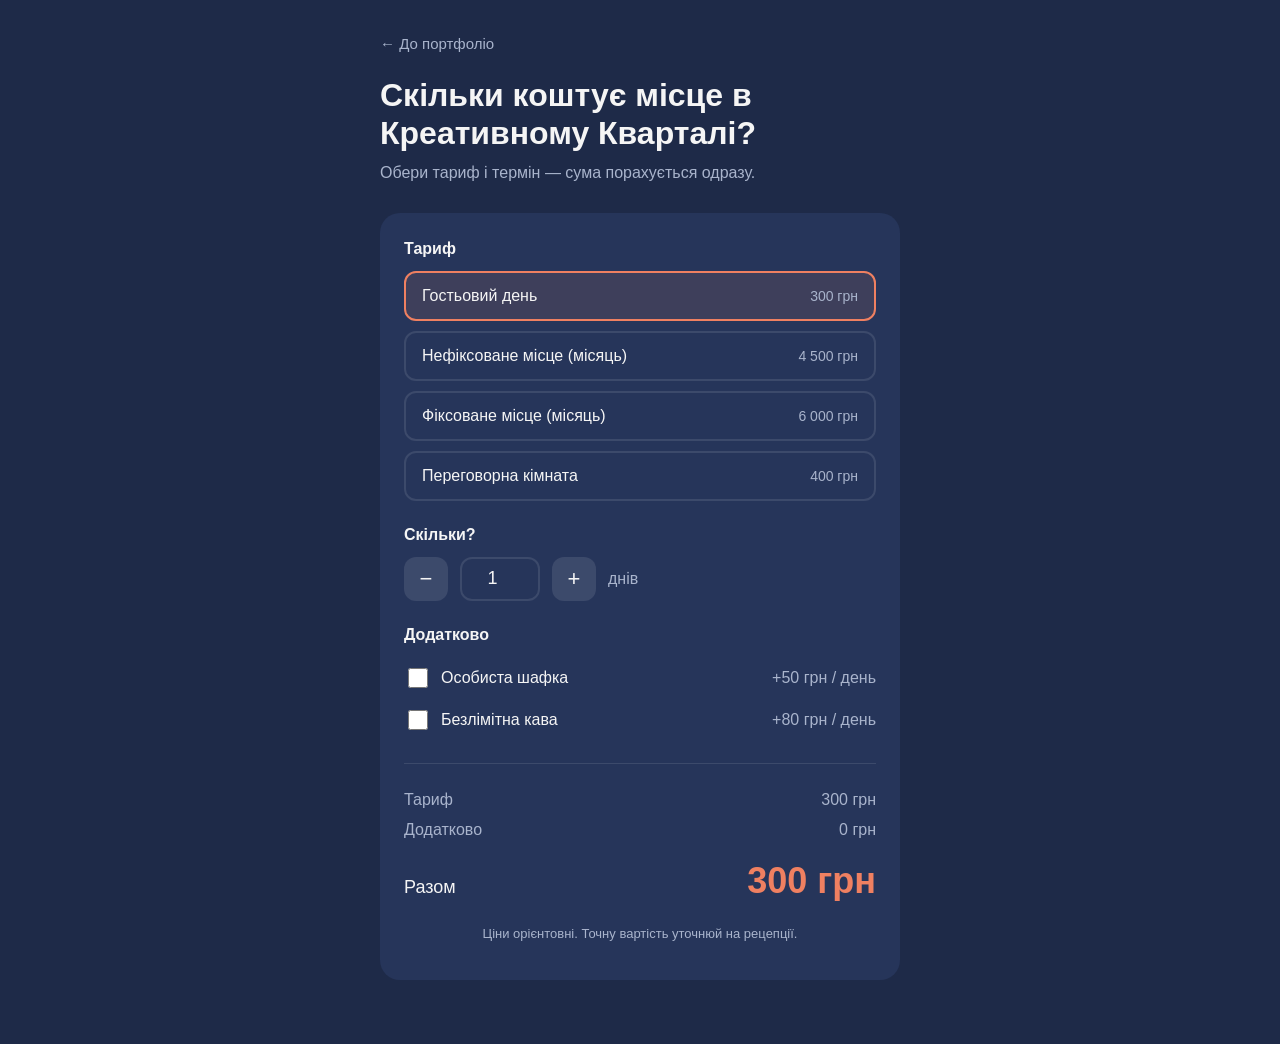
==== calculator/index.html @ dbda31cc "1.1" ====
<!DOCTYPE html>
<html lang="uk">
<head>
  <meta charset="UTF-8">
  <meta name="viewport" content="width=device-width, initial-scale=1.0">
  <title>Калькулятор коворкінгу — Креативний Квартал</title>

  <!-- ===== СТИЛІ (CSS) — як калькулятор виглядає ===== -->
  <style>
    :root {
      --bg: #1e2a48;
      --card: #26355a;
      --text: #f5f5f5;
      --muted: #a9b4cc;
      --accent: #ef8061;
      --line: rgba(255, 255, 255, 0.1);
    }

    * { box-sizing: border-box; }
    [hidden] { display: none !important; }

    body {
      margin: 0;
      font-family: -apple-system, BlinkMacSystemFont, "Segoe UI", sans-serif;
      background: var(--bg);
      color: var(--text);
      line-height: 1.5;
      padding: 32px 20px 64px;
    }

    .wrap { max-width: 520px; margin: 0 auto; }

    .back { color: var(--muted); text-decoration: none; font-size: 15px; }
    .back:hover { color: var(--text); }

    h1 { font-size: 32px; line-height: 1.2; margin: 20px 0 8px; }
    .subtitle { color: var(--muted); margin: 0 0 28px; }

    .card {
      background: var(--card);
      border-radius: 20px;
      padding: 24px;
    }

    .field { margin-bottom: 22px; }
    .label { display: block; font-weight: 600; margin-bottom: 10px; }

    /* Кнопки вибору тарифу */
    .tariffs { display: grid; gap: 10px; }
    .tariff {
      display: flex;
      justify-content: space-between;
      align-items: center;
      width: 100%;
      padding: 14px 16px;
      border-radius: 12px;
      border: 2px solid var(--line);
      background: transparent;
      color: var(--text);
      font-size: 16px;
      cursor: pointer;
      text-align: left;
    }
    .tariff small { color: var(--muted); font-size: 14px; }
    .tariff.active { border-color: var(--accent); background: rgba(239, 128, 97, 0.12); }

    /* Кількість: кнопки − і + */
    .counter { display: flex; align-items: center; gap: 12px; }
    .counter button {
      width: 44px; height: 44px;
      border-radius: 12px;
      border: none;
      background: rgba(255, 255, 255, 0.1);
      color: var(--text);
      font-size: 22px;
      cursor: pointer;
    }
    .counter input {
      width: 80px; height: 44px;
      text-align: center;
      font-size: 18px;
      border-radius: 12px;
      border: 2px solid var(--line);
      background: transparent;
      color: var(--text);
    }
    .unit { color: var(--muted); }

    /* Додаткові послуги */
    .extra {
      display: flex;
      align-items: center;
      gap: 10px;
      padding: 8px 0;
      cursor: pointer;
    }
    .extra input { width: 20px; height: 20px; accent-color: var(--accent); }
    .extra span:last-child { margin-left: auto; color: var(--muted); }

    /* Підсумок */
    .summary { border-top: 1px solid var(--line); padding-top: 18px; margin-top: 6px; }
    .row { display: flex; justify-content: space-between; color: var(--muted); margin: 6px 0; }
    .row.discount { color: #7ee2a8; }
    .total {
      display: flex;
      justify-content: space-between;
      align-items: baseline;
      margin-top: 12px;
      font-size: 18px;
    }
    .total strong { font-size: 36px; color: var(--accent); }

    .note { color: var(--muted); font-size: 13px; margin-top: 16px; text-align: center; }
  </style>
</head>

<body>
  <!-- ===== HTML — що є на сторінці ===== -->
  <div class="wrap">
    <a href="../" class="back">← До портфоліо</a>

    <h1>Скільки коштує місце в Креативному Кварталі?</h1>
    <p class="subtitle">Обери тариф і термін — сума порахується одразу.</p>

    <div class="card">

      <div class="field">
        <span class="label">Тариф</span>
        <!-- Кнопки тарифів створює JavaScript нижче -->
        <div class="tariffs" id="tariffs"></div>
      </div>

      <div class="field">
        <span class="label">Скільки?</span>
        <div class="counter">
          <button type="button" id="minus">−</button>
          <input type="number" id="amount" value="1" min="1">
          <button type="button" id="plus">+</button>
          <span class="unit" id="unit">днів</span>
        </div>
      </div>

      <div class="field">
        <span class="label">Додатково</span>
        <!-- Галочки послуг створює JavaScript нижче -->
        <div id="extras"></div>
      </div>

      <div class="summary">
        <div class="row"><span>Тариф</span><span id="base">0 грн</span></div>
        <div class="row"><span>Додатково</span><span id="extrasSum">0 грн</span></div>
        <div class="row discount" id="discountRow" hidden>
          <span id="discountLabel">Знижка</span><span id="discount">0 грн</span>
        </div>
        <div class="total"><span>Разом</span><strong id="total">0 грн</strong></div>
      </div>

      <p class="note">Ціни орієнтовні. Точну вартість уточнюй на рецепції.</p>
    </div>
  </div>

  <!-- ===== JAVASCRIPT — логіка: що відбувається при кліках і як рахується сума ===== -->
  <script>
    // ---------- 1. ДАНІ: тарифи й ціни. Міняй цифри тут ----------
    const TARIFFS = [
      { id: "day",     name: "Гостьовий день",               price: 300,  unit: "day" },
      { id: "flex",    name: "Нефіксоване місце (місяць)",   price: 4500, unit: "month" },
      { id: "fixed",   name: "Фіксоване місце (місяць)",     price: 6000, unit: "month" },
      { id: "meeting", name: "Переговорна кімната",          price: 400,  unit: "hour" },
    ];

    // Додаткові послуги: ціна за кожну одиницю часу (день / місяць / годину)
    const EXTRAS = [
      { id: "locker", name: "Особиста шафка",   price: { day: 50,  month: 500, hour: 0 } },
      { id: "coffee", name: "Безлімітна кава",  price: { day: 80,  month: 900, hour: 40 } },
    ];

    // Знижки: якщо кількість ≥ min, то мінус percent відсотків від тарифу
    const DISCOUNTS = {
      day:   { min: 10, percent: 10 },   // від 10 днів — 10%
      month: { min: 3,  percent: 15 },   // від 3 місяців — 15%
      hour:  { min: 5,  percent: 10 },   // від 5 годин — 10%
    };

    // Як писати одиниці часу українською
    const UNIT_WORDS = { day: "днів", month: "місяців", hour: "годин" };

    // ---------- 2. СТАН: що зараз вибрав користувач ----------
    let selectedTariff = TARIFFS[0];

    // ---------- 3. Знаходимо елементи на сторінці ----------
    const tariffsBox  = document.getElementById("tariffs");
    const extrasBox   = document.getElementById("extras");
    const amountInput = document.getElementById("amount");

    // ---------- 4. Малюємо кнопки тарифів ----------
    TARIFFS.forEach(function (tariff) {
      const button = document.createElement("button");
      button.type = "button";
      button.className = "tariff";
      button.innerHTML = tariff.name + " <small>" + formatMoney(tariff.price) + "</small>";

      button.addEventListener("click", function () {
        selectedTariff = tariff;
        document.querySelectorAll(".tariff").forEach(function (b) { b.classList.remove("active"); });
        button.classList.add("active");
        calculate();
      });

      tariffsBox.appendChild(button);
    });
    tariffsBox.firstChild.classList.add("active");

    // ---------- 5. Малюємо галочки додаткових послуг ----------
    EXTRAS.forEach(function (extra) {
      const label = document.createElement("label");
      label.className = "extra";
      label.innerHTML =
        '<input type="checkbox" data-id="' + extra.id + '">' +
        "<span>" + extra.name + "</span>" +
        '<span class="extra-price"></span>';
      label.querySelector("input").addEventListener("change", calculate);
      extrasBox.appendChild(label);
    });

    // ---------- 6. Кнопки − і + та ручне введення ----------
    document.getElementById("minus").addEventListener("click", function () {
      amountInput.value = Math.max(1, getAmount() - 1);
      calculate();
    });
    document.getElementById("plus").addEventListener("click", function () {
      amountInput.value = getAmount() + 1;
      calculate();
    });
    amountInput.addEventListener("input", calculate);

    // ---------- 7. ГОЛОВНЕ: рахуємо суму ----------
    function calculate() {
      const amount = getAmount();
      const unit = selectedTariff.unit;

      // Ціна тарифу = ціна × кількість
      const base = selectedTariff.price * amount;

      // Додаткові послуги
      let extrasSum = 0;
      document.querySelectorAll("#extras input").forEach(function (checkbox, i) {
        const extra = EXTRAS[i];
        const pricePerUnit = extra.price[unit];
        const priceLabel = checkbox.parentElement.querySelector(".extra-price");

        if (pricePerUnit === 0) {
          // Ця послуга недоступна для такого тарифу
          checkbox.checked = false;
          checkbox.disabled = true;
          priceLabel.textContent = "—";
          return;
        }
        checkbox.disabled = false;
        priceLabel.textContent = "+" + formatMoney(pricePerUnit) + " / " + shortUnit(unit);

        if (checkbox.checked) {
          extrasSum += pricePerUnit * amount;
        }
      });

      // Знижка (тільки на тариф, не на додаткові послуги)
      const rule = DISCOUNTS[unit];
      let discount = 0;
      if (rule && amount >= rule.min) {
        discount = Math.round(base * rule.percent / 100);
      }

      const total = base + extrasSum - discount;

      // Показуємо результат на сторінці
      document.getElementById("unit").textContent = UNIT_WORDS[unit];
      document.getElementById("base").textContent = formatMoney(base);
      document.getElementById("extrasSum").textContent = formatMoney(extrasSum);
      document.getElementById("total").textContent = formatMoney(total);

      const discountRow = document.getElementById("discountRow");
      if (discount > 0) {
        discountRow.hidden = false;
        document.getElementById("discountLabel").textContent = "Знижка " + rule.percent + "%";
        document.getElementById("discount").textContent = "−" + formatMoney(discount);
      } else {
        discountRow.hidden = true;
      }
    }

    // ---------- 8. Допоміжні функції ----------
    function getAmount() {
      const value = parseInt(amountInput.value, 10);
      return value > 0 ? value : 1;
    }

    function formatMoney(number) {
      return number.toLocaleString("uk-UA") + " грн";
    }

    function shortUnit(unit) {
      return { day: "день", month: "міс", hour: "год" }[unit];
    }

    // Порахувати одразу при відкритті сторінки
    calculate();
  </script>
</body>
</html>
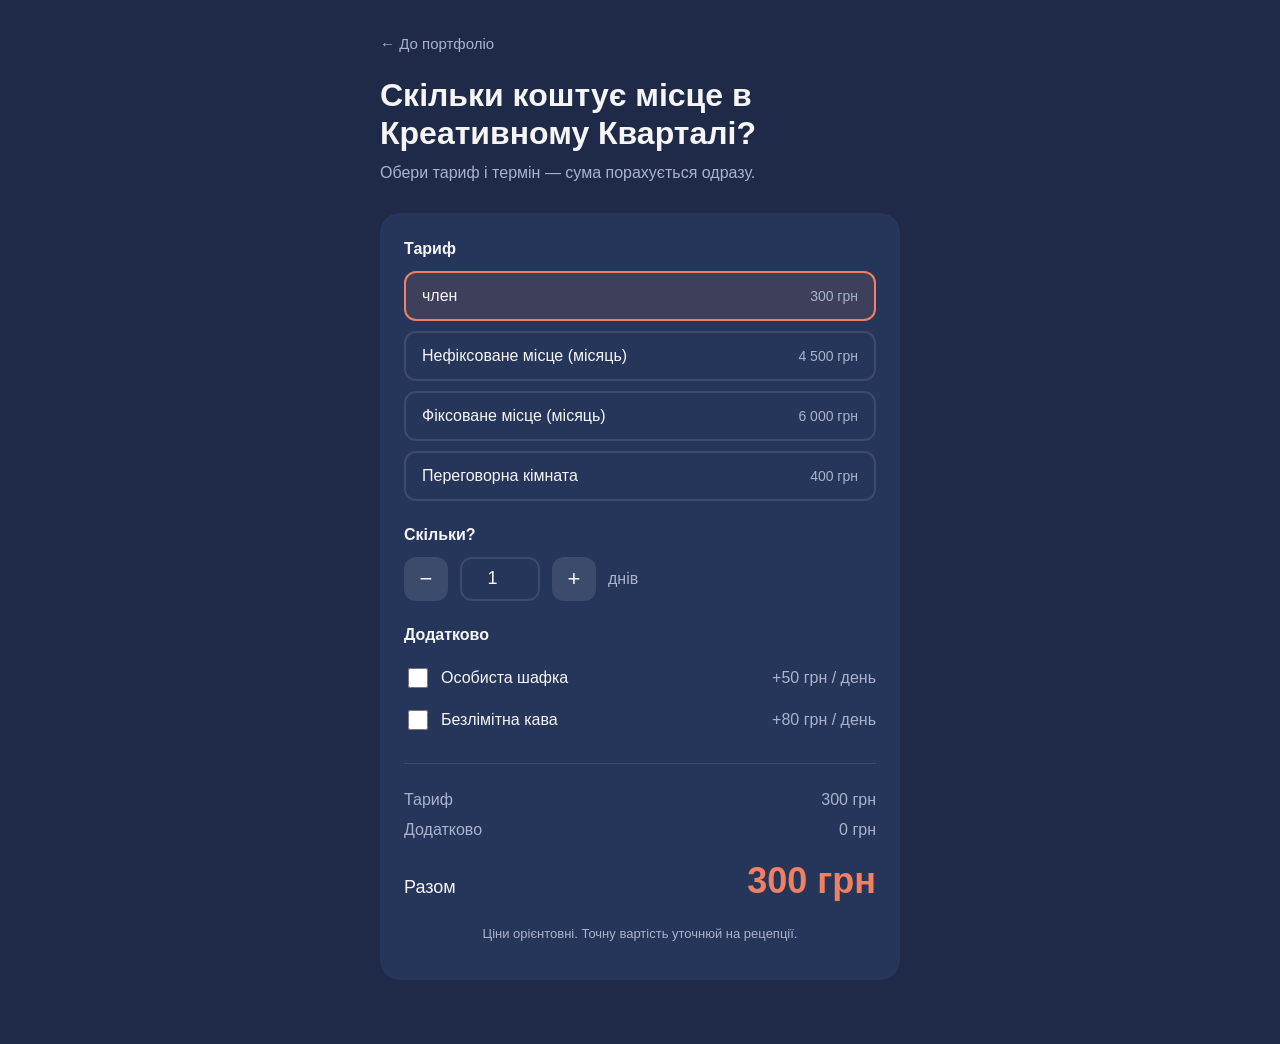
==== commit b4a5ed33: "калькулятор -1.1" ====
--- a/calculator/index.html
+++ b/calculator/index.html
@@ -163,7 +163,7 @@
   <script>
     // ---------- 1. ДАНІ: тарифи й ціни. Міняй цифри тут ----------
     const TARIFFS = [
-      { id: "day",     name: "Гостьовий день",               price: 300,  unit: "day" },
+      { id: "day",     name: "член",               price: 300,  unit: "day" },
       { id: "flex",    name: "Нефіксоване місце (місяць)",   price: 4500, unit: "month" },
       { id: "fixed",   name: "Фіксоване місце (місяць)",     price: 6000, unit: "month" },
       { id: "meeting", name: "Переговорна кімната",          price: 400,  unit: "hour" },
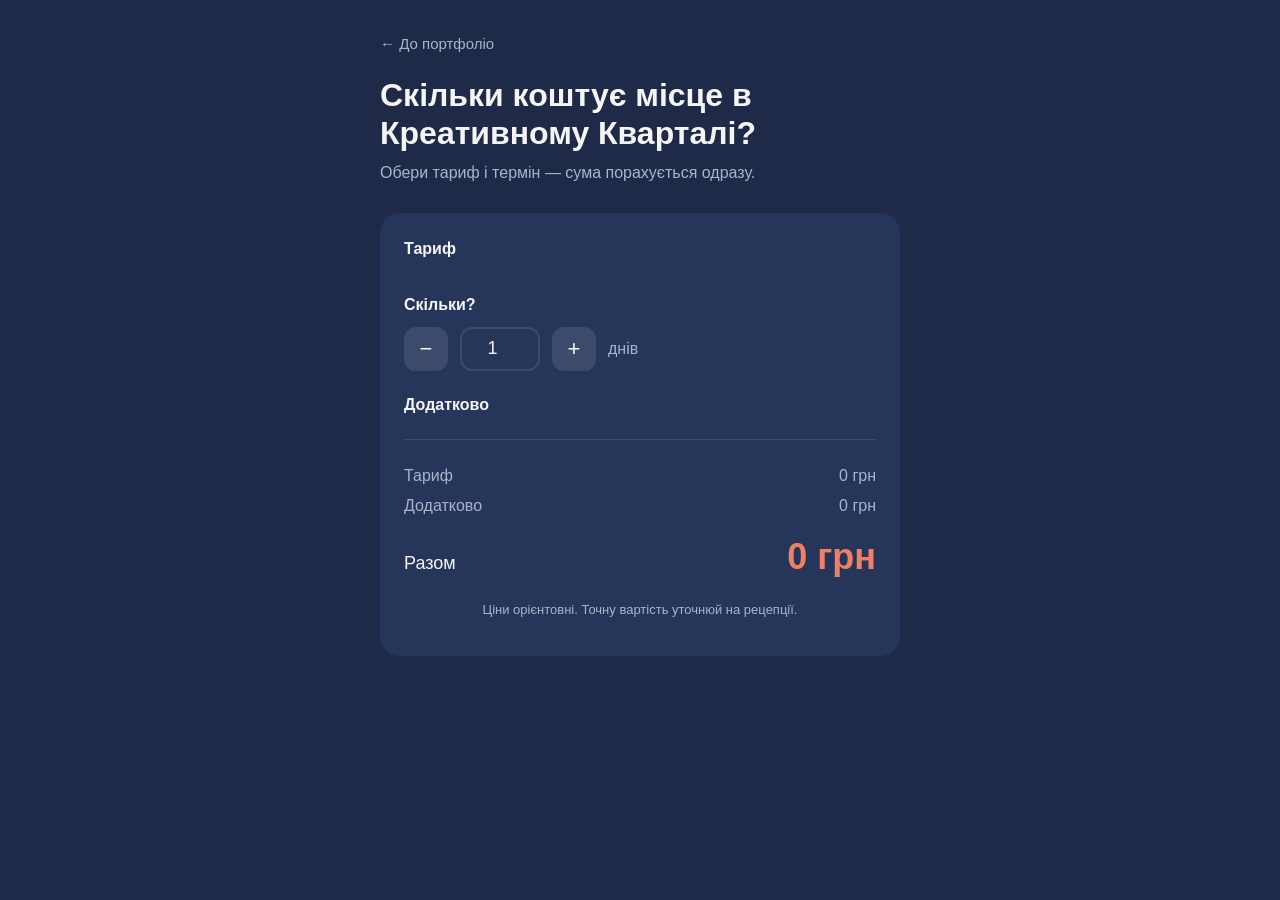
==== commit 02eac1ab: "Калькулятор 2.1" ====
--- a/calculator/index.html
+++ b/calculator/index.html
@@ -163,16 +163,15 @@
   <script>
     // ---------- 1. ДАНІ: тарифи й ціни. Міняй цифри тут ----------
     const TARIFFS = [
-      { id: "day",     name: "член",               price: 300,  unit: "day" },
-      { id: "flex",    name: "Нефіксоване місце (місяць)",   price: 4500, unit: "month" },
-      { id: "fixed",   name: "Фіксоване місце (місяць)",     price: 6000, unit: "month" },
-      { id: "meeting", name: "Переговорна кімната",          price: 400,  unit: "hour" },
+      { id: "day",     name: "Гостьовий день",               price: 25$,  unit: "day" },
+      { id: "flex",    name: "Нефіксоване місце (місяць)",   price: 300$, unit: "month" },
+      { id: "fixed",   name: "Фіксоване місце (місяць)",     price: 325$, unit: "month" },
+      { id: "meeting", name: "Переговорна кімната",          price: 40$,  unit: "hour" },
     ];
 
     // Додаткові послуги: ціна за кожну одиницю часу (день / місяць / годину)
     const EXTRAS = [
-      { id: "locker", name: "Особиста шафка",   price: { day: 50,  month: 500, hour: 0 } },
-      { id: "coffee", name: "Безлімітна кава",  price: { day: 80,  month: 900, hour: 40 } },
+      
     ];
 
     // Знижки: якщо кількість ≥ min, то мінус percent відсотків від тарифу
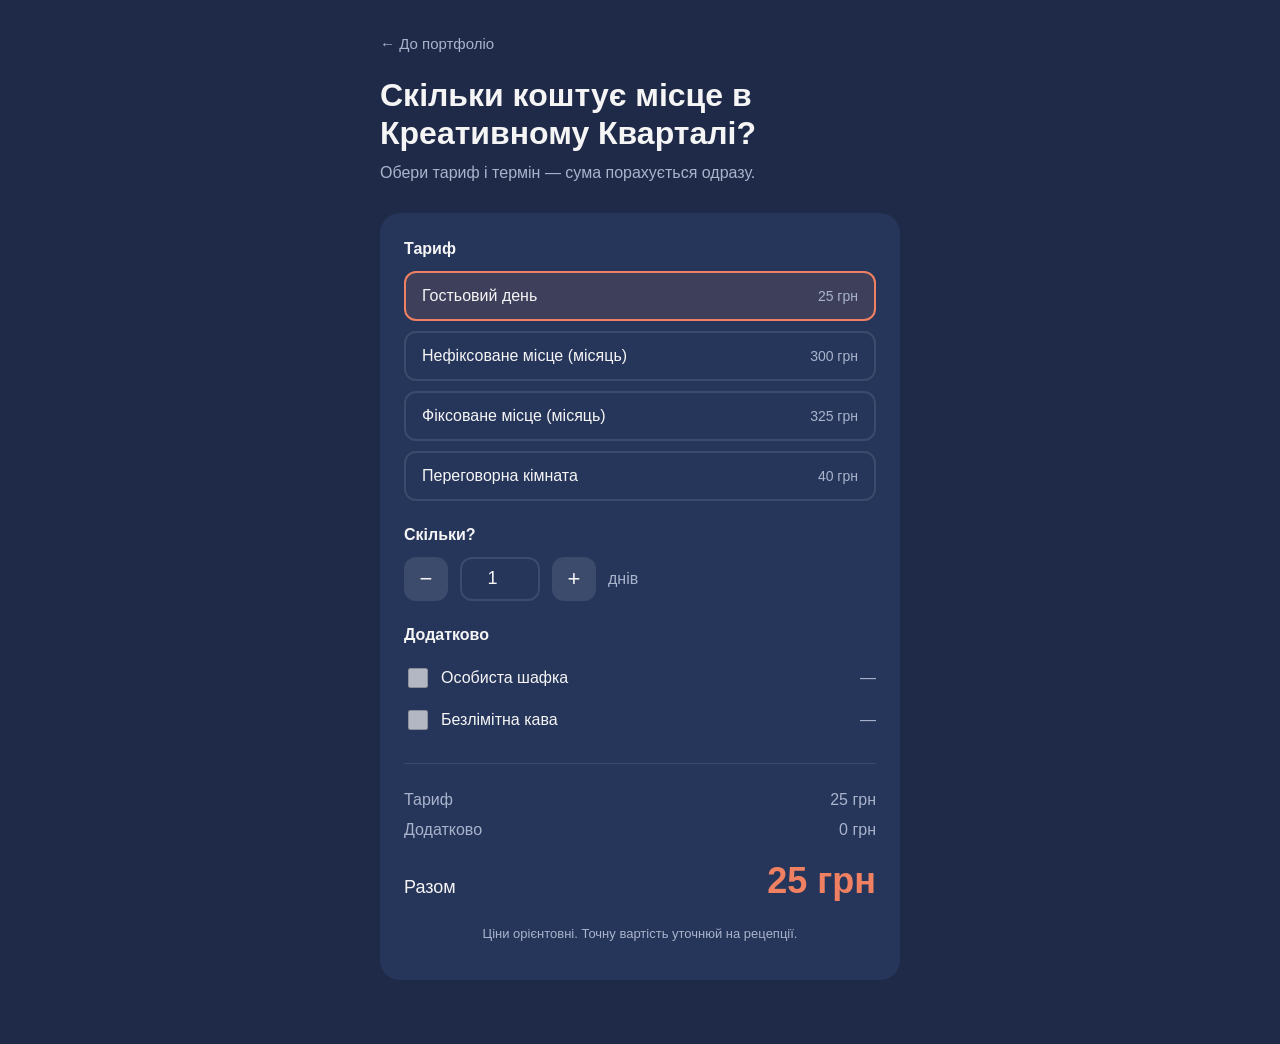
==== commit f05f6eb8: "2.2" ====
--- a/calculator/index.html
+++ b/calculator/index.html
@@ -163,15 +163,17 @@
   <script>
     // ---------- 1. ДАНІ: тарифи й ціни. Міняй цифри тут ----------
     const TARIFFS = [
-      { id: "day",     name: "Гостьовий день",               price: 25$,  unit: "day" },
-      { id: "flex",    name: "Нефіксоване місце (місяць)",   price: 300$, unit: "month" },
-      { id: "fixed",   name: "Фіксоване місце (місяць)",     price: 325$, unit: "month" },
-      { id: "meeting", name: "Переговорна кімната",          price: 40$,  unit: "hour" },
+      { id: "day",     name: "Гостьовий день",               price: 25,  unit: "day" },
+      { id: "flex",    name: "Нефіксоване місце (місяць)",   price: 300, unit: "month" },
+      { id: "fixed",   name: "Фіксоване місце (місяць)",     price: 325, unit: "month" },
+      { id: "meeting", name: "Переговорна кімната",          price: 40,  unit: "hour" },
     ];
 
     // Додаткові послуги: ціна за кожну одиницю часу (день / місяць / годину)
     const EXTRAS = [
-      
+      { id: "locker", name: "Особиста шафка",   price: { day: 0,  month: 0, hour: 0 } },
+      { id: "coffee", name: "Безлімітна кава",  price: { day: 0,  month: 0, hour: 40 } },
+
     ];
 
     // Знижки: якщо кількість ≥ min, то мінус percent відсотків від тарифу
